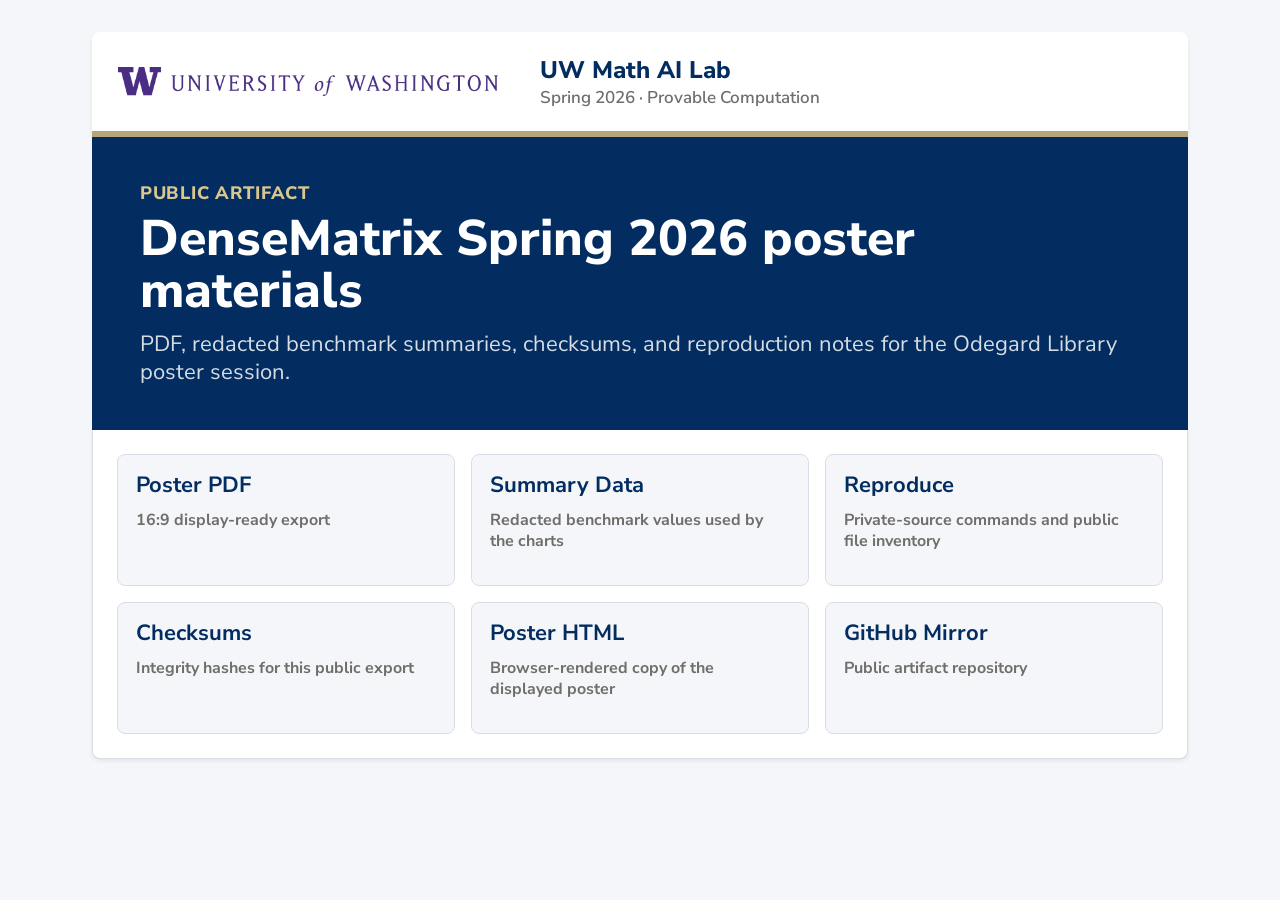
==== artifact.html @ b3644c0f "Add artifact landing page for QR" ====
<!doctype html>
<html lang="en">
  <head>
    <meta charset="utf-8" />
    <meta name="viewport" content="width=device-width, initial-scale=1" />
    <title>DenseMatrix Public Artifact, UW 2026 Spring</title>
    <link rel="stylesheet" href="./styles.css" />
  </head>
  <body class="artifact-body">
    <main class="artifact-page">
      <header class="artifact-header">
        <img
          class="uw-signature"
          src="./assets/uw-signature-left-purple.png"
          alt="University of Washington"
        />
        <div>
          <div class="lab-title">UW Math AI Lab</div>
          <div class="lab-meta">Spring 2026 · Provable Computation</div>
        </div>
      </header>

      <section class="artifact-hero">
        <p class="eyebrow">Public artifact</p>
        <h1>DenseMatrix Spring 2026 poster materials</h1>
        <p class="subtitle">
          PDF, redacted benchmark summaries, checksums, and reproduction notes
          for the Odegard Library poster session.
        </p>
      </section>

      <section class="artifact-links" aria-label="Artifact files">
        <a href="./densematrix-poster-2026sp.pdf">
          <strong>Poster PDF</strong>
          <span>16:9 display-ready export</span>
        </a>
        <a href="./data/poster-data.json">
          <strong>Summary Data</strong>
          <span>Redacted benchmark values used by the charts</span>
        </a>
        <a href="./REPRODUCE.md">
          <strong>Reproduce</strong>
          <span>Private-source commands and public file inventory</span>
        </a>
        <a href="./SHA256SUMS">
          <strong>Checksums</strong>
          <span>Integrity hashes for this public export</span>
        </a>
        <a href="./">
          <strong>Poster HTML</strong>
          <span>Browser-rendered copy of the displayed poster</span>
        </a>
        <a href="https://github.com/JJYYY-JJY/uw-math-ai-densematrix-poster-2026sp">
          <strong>GitHub Mirror</strong>
          <span>Public artifact repository</span>
        </a>
      </section>
    </main>
  </body>
</html>
---- styles.css ----
@import url("https://fonts.googleapis.com/css2?family=Nunito+Sans:wght@400;600;700;800&family=Source+Code+Pro:wght@500;600&display=swap");

:root {
  --uw-purple: #4b2e83;
  --uw-gold: #b7a57a;
  --cloud-blue: #00a1e0;
  --navy: #032d60;
  --cloud-gray: #f4f6f9;
  --white: #ffffff;
  --text: #032d60;
  --muted: #706e6b;
  --border: #d8dde6;
  --green: #04844b;
  --orange: #ff9a3c;
  --red: #c23934;
  --shadow: 0 2px 4px rgba(0, 0, 0, 0.07);
}

@page {
  size: 20in 11.25in;
  margin: 0;
}

* {
  box-sizing: border-box;
}

body {
  margin: 0;
  background: #d8dde6;
  color: var(--text);
  font-family: "Nunito Sans", Arial, sans-serif;
}

.poster {
  width: 1920px;
  height: 1080px;
  overflow: hidden;
  background: var(--white);
  display: grid;
  grid-template-rows: 82px 214px 1fr 42px;
}

.topbar {
  display: grid;
  grid-template-columns: 420px 1fr auto;
  align-items: center;
  gap: 24px;
  padding: 16px 40px;
  border-bottom: 6px solid var(--uw-gold);
  background: var(--white);
}

.uw-signature {
  width: 380px;
  height: auto;
  display: block;
}

.lab-block {
  padding-left: 24px;
  border-left: 1px solid var(--border);
}

.lab-title {
  font-size: 24px;
  font-weight: 800;
}

.lab-meta {
  font-size: 17px;
  color: var(--muted);
  font-weight: 600;
}

.status-chip,
.metric-pill {
  min-width: 154px;
  height: 38px;
  display: inline-flex;
  align-items: center;
  justify-content: center;
  border: 1px solid var(--border);
  border-radius: 4px;
  background: var(--cloud-gray);
  color: var(--navy);
  font-size: 16px;
  font-weight: 800;
}

.status-chip.strict {
  border-color: rgba(4, 132, 75, 0.35);
  background: rgba(4, 132, 75, 0.1);
  color: var(--green);
}

.status-chip.sample {
  border-color: rgba(255, 154, 60, 0.45);
  background: rgba(255, 154, 60, 0.12);
  color: #995300;
}

.hero {
  display: grid;
  grid-template-columns: 1fr 456px;
  gap: 38px;
  padding: 22px 40px 24px;
  background: var(--navy);
  color: var(--white);
}

.eyebrow {
  margin: 0 0 8px;
  color: #d9c78f;
  font-size: 18px;
  font-weight: 800;
  text-transform: uppercase;
  letter-spacing: 0.04em;
}

h1,
h2,
p {
  margin: 0;
}

h1 {
  max-width: 1160px;
  font-size: 50px;
  line-height: 1.03;
  font-weight: 800;
  letter-spacing: 0;
}

.subtitle {
  max-width: 1220px;
  margin-top: 14px;
  color: rgba(255, 255, 255, 0.84);
  font-size: 22px;
  line-height: 1.28;
}

.authors {
  align-self: end;
  display: grid;
  grid-template-columns: minmax(0, 1fr) 112px;
  align-items: center;
  gap: 16px;
  padding: 14px 18px;
  border: 1px solid rgba(255, 255, 255, 0.24);
  border-radius: 8px;
  background: rgba(255, 255, 255, 0.08);
  font-size: 19px;
  line-height: 1.28;
  font-weight: 700;
}

.authors-copy {
  min-width: 0;
}

.authors-label {
  margin-bottom: 5px;
  color: #d9c78f;
  font-size: 14px;
  font-weight: 800;
  text-transform: uppercase;
  letter-spacing: 0.05em;
}

.mentor {
  margin-top: 7px;
  color: rgba(255, 255, 255, 0.74);
  font-size: 18px;
  font-weight: 600;
}

.poster-qr {
  display: grid;
  gap: 6px;
  justify-items: center;
  color: rgba(255, 255, 255, 0.88);
  font-size: 11px;
  line-height: 1.05;
  font-weight: 800;
  text-align: center;
  text-decoration: none;
  text-transform: uppercase;
  letter-spacing: 0.04em;
}

.poster-qr img {
  width: 104px;
  height: 104px;
  padding: 5px;
  border: 1px solid rgba(255, 255, 255, 0.34);
  border-radius: 6px;
  background: var(--white);
}

.dashboard-grid {
  display: grid;
  grid-template-columns: 390px 1fr 390px;
  grid-template-rows: 314px minmax(0, 1fr);
  gap: 16px;
  padding: 14px 40px 12px;
  background: var(--cloud-gray);
}

.panel {
  min-width: 0;
  min-height: 0;
  border: 1px solid var(--border);
  border-radius: 8px;
  background: var(--white);
  box-shadow: var(--shadow);
  padding: 16px 20px;
  overflow: hidden;
}

.panel h2 {
  margin-bottom: 10px;
  color: var(--navy);
  font-size: 24px;
  line-height: 1.08;
  font-weight: 800;
}

.panel p {
  color: var(--muted);
  font-size: 16px;
  line-height: 1.34;
}

.claim-panel {
  grid-column: 1;
  grid-row: 1;
}

.chart-panel {
  grid-column: 2;
  grid-row: 1;
}

.metrics-panel {
  grid-column: 3;
  grid-row: 1;
}

.theorem-panel {
  grid-column: 1;
  grid-row: 2;
}

.algorithms-panel {
  grid-column: 3;
  grid-row: 2;
}

.export-panel {
  grid-column: 2;
  grid-row: 2;
}

.pipeline {
  display: grid;
  grid-template-columns: 1fr 22px 1.25fr 22px 1.1fr 22px 1.1fr;
  align-items: center;
  gap: 6px;
  margin: 16px 0 14px;
}

.pipe-node {
  min-height: 50px;
  display: flex;
  align-items: center;
  justify-content: center;
  padding: 8px;
  border: 1px solid var(--border);
  border-radius: 4px;
  background: var(--cloud-gray);
  color: var(--navy);
  font-size: 14px;
  line-height: 1.12;
  font-weight: 800;
  text-align: center;
}

.pipe-node.accent {
  border-color: rgba(0, 161, 224, 0.4);
  background: rgba(0, 161, 224, 0.09);
}

.pipe-node.success {
  border-color: rgba(4, 132, 75, 0.35);
  background: rgba(4, 132, 75, 0.08);
}

.pipe-arrow {
  color: var(--uw-gold);
  font-size: 22px;
  font-weight: 800;
  text-align: center;
}

.callout {
  padding: 10px 12px;
  border-left: 5px solid var(--orange);
  background: rgba(255, 154, 60, 0.1);
  color: var(--navy);
  font-size: 14px;
  line-height: 1.25;
  font-weight: 700;
}

.section-head {
  display: flex;
  align-items: flex-start;
  justify-content: space-between;
  gap: 18px;
}

.chart-shell {
  width: 100%;
  height: 200px;
  margin-top: 12px;
  border: 1px solid var(--border);
  border-radius: 8px;
  background: #fbfcfe;
}

.chart-shell svg {
  width: 100%;
  height: 100%;
  display: block;
}

.legend {
  display: flex;
  justify-content: center;
  gap: 12px;
  margin-top: 6px;
  color: var(--muted);
  font-size: 12px;
  font-weight: 800;
}

.legend i {
  width: 14px;
  height: 14px;
  display: inline-block;
  margin-right: 6px;
  border-radius: 3px;
  vertical-align: -2px;
}

.legend-square-dense {
  background: var(--green);
}

.legend-square-materialized {
  background: var(--uw-purple);
}

.legend-rect-dense {
  background: var(--cloud-blue);
}

.legend-rect-materialized {
  background: var(--orange);
}

.metric-list {
  display: grid;
  grid-template-columns: repeat(3, 1fr);
  gap: 8px;
  margin: 12px 0 14px;
}

.metric-list > div {
  min-width: 0;
  padding: 12px 7px;
  border: 1px solid var(--border);
  border-radius: 8px;
  background: var(--cloud-gray);
}

.metric-number {
  display: block;
  color: var(--uw-purple);
  font-size: 31px;
  line-height: 1;
  font-weight: 800;
}

.metric-label {
  display: block;
  margin-top: 5px;
  color: var(--muted);
  font-size: 11px;
  line-height: 1.12;
  font-weight: 800;
  text-transform: uppercase;
  letter-spacing: 0.04em;
}

.protocol-table {
  width: 100%;
  border-collapse: collapse;
  font-size: 14px;
  line-height: 1.25;
}

.protocol-table th,
.protocol-table td {
  padding: 7px 0;
  border-top: 1px solid var(--border);
  vertical-align: top;
}

.protocol-table th {
  width: 112px;
  color: var(--navy);
  font-weight: 800;
  text-align: left;
}

.protocol-table td {
  color: var(--muted);
  font-weight: 700;
}

.theorem-grid {
  display: grid;
  gap: 8px;
  margin: 10px 0 14px;
}

code,
pre {
  font-family: "Source Code Pro", ui-monospace, SFMono-Regular, Menlo, monospace;
}

.theorem-grid code {
  padding: 8px 10px;
  border: 1px solid var(--border);
  border-radius: 4px;
  background: var(--cloud-gray);
  color: var(--uw-purple);
  font-size: 14px;
  font-weight: 700;
}

.algorithm-table {
  margin-top: 8px;
}

.algorithm-row {
  display: grid;
  grid-template-columns: minmax(0, 1fr) 58px 92px;
  gap: 10px;
  align-items: center;
  min-height: 38px;
  border-top: 1px solid var(--border);
  color: var(--muted);
  font-size: 15px;
  font-weight: 700;
}

.algorithm-row:first-child {
  border-top: 0;
}

.algorithm-row strong {
  color: var(--navy);
  overflow: hidden;
  text-overflow: ellipsis;
  white-space: nowrap;
}

.export-panel pre {
  margin: 14px 0 0;
  padding: 12px;
  border-radius: 6px;
  background: #071b33;
  color: #eaf6ff;
  font-size: 12px;
  line-height: 1.35;
  white-space: pre-wrap;
}

.tradeoff-table {
  margin-top: 12px;
  border: 1px solid var(--border);
  border-radius: 8px;
  overflow: hidden;
}

.tradeoff-row {
  display: grid;
  grid-template-columns: 1fr 92px 92px 112px 74px;
  gap: 8px;
  align-items: center;
  min-height: 42px;
  padding: 0 12px;
  border-top: 1px solid var(--border);
  color: var(--muted);
  font-size: 14px;
  font-weight: 700;
}

.tradeoff-row:first-child {
  border-top: 0;
  background: var(--cloud-gray);
  color: var(--navy);
  font-size: 12px;
  font-weight: 800;
  text-transform: uppercase;
  letter-spacing: 0.04em;
}

.tradeoff-row strong {
  color: var(--navy);
}

.footer {
  display: flex;
  align-items: center;
  justify-content: space-between;
  gap: 24px;
  padding: 0 40px;
  border-top: 1px solid var(--border);
  color: var(--muted);
  font-size: 14px;
  font-weight: 700;
  background: var(--white);
}

.artifact-body {
  min-height: 100vh;
  background: var(--cloud-gray);
}

.artifact-page {
  max-width: 1160px;
  margin: 0 auto;
  padding: 32px;
  color: var(--navy);
}

.artifact-header {
  display: grid;
  grid-template-columns: 390px 1fr;
  align-items: center;
  gap: 32px;
  padding: 22px 26px;
  border-bottom: 6px solid var(--uw-gold);
  border-radius: 8px 8px 0 0;
  background: var(--white);
  box-shadow: var(--shadow);
}

.artifact-hero {
  padding: 44px 48px;
  background: var(--navy);
  color: var(--white);
}

.artifact-hero h1 {
  max-width: 900px;
}

.artifact-links {
  display: grid;
  grid-template-columns: repeat(3, 1fr);
  gap: 16px;
  padding: 24px;
  border: 1px solid var(--border);
  border-top: 0;
  border-radius: 0 0 8px 8px;
  background: var(--white);
  box-shadow: var(--shadow);
}

.artifact-links a {
  min-height: 132px;
  display: grid;
  align-content: start;
  gap: 12px;
  padding: 18px;
  border: 1px solid var(--border);
  border-radius: 8px;
  background: var(--cloud-gray);
  color: var(--navy);
  text-decoration: none;
}

.artifact-links strong {
  font-size: 22px;
  line-height: 1.1;
}

.artifact-links span {
  color: var(--muted);
  font-size: 16px;
  line-height: 1.32;
  font-weight: 700;
}

@media (max-width: 760px) {
  .artifact-page {
    padding: 12px;
  }

  .artifact-header {
    grid-template-columns: 1fr;
    gap: 14px;
    padding: 18px;
  }

  .artifact-header .uw-signature {
    width: min(100%, 340px);
  }

  .artifact-hero {
    padding: 28px 20px;
  }

  .artifact-hero h1 {
    font-size: 38px;
    line-height: 1.06;
  }

  .artifact-hero .subtitle {
    font-size: 19px;
  }

  .artifact-links {
    grid-template-columns: 1fr;
    padding: 16px;
  }

  .artifact-links a {
    min-height: 106px;
  }
}

@media print {
  body {
    background: var(--white);
  }

  .poster {
    width: 20in;
    height: 11.25in;
  }
}
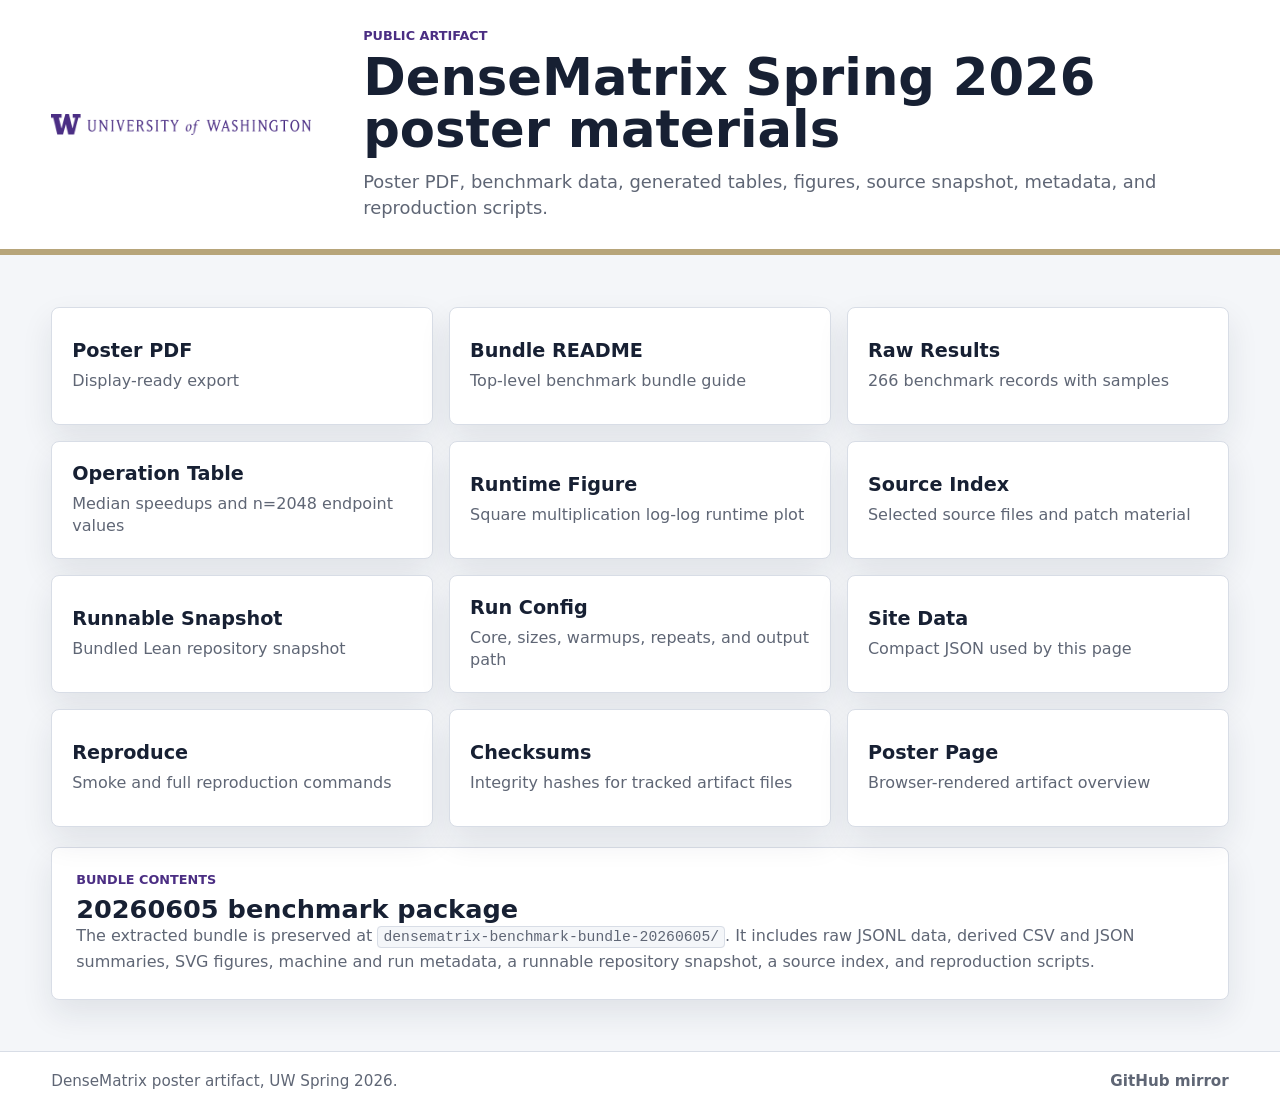
==== commit 9ca2dd21: "Refactor styles.css: Update color variables, improve layout, and enhance typography for better reada" ====
--- a/artifact.html
+++ b/artifact.html
@@ -6,55 +6,93 @@
     <title>DenseMatrix Public Artifact, UW 2026 Spring</title>
     <link rel="stylesheet" href="./styles.css" />
   </head>
-  <body class="artifact-body">
-    <main class="artifact-page">
-      <header class="artifact-header">
-        <img
-          class="uw-signature"
-          src="./assets/uw-signature-left-purple.png"
-          alt="University of Washington"
-        />
-        <div>
-          <div class="lab-title">UW Math AI Lab</div>
-          <div class="lab-meta">Spring 2026 · Provable Computation</div>
-        </div>
-      </header>
-
-      <section class="artifact-hero">
+  <body>
+    <header class="site-header compact-header">
+      <img
+        class="uw-signature"
+        src="./assets/uw-signature-left-purple.png"
+        alt="University of Washington"
+      />
+      <div class="header-copy">
         <p class="eyebrow">Public artifact</p>
         <h1>DenseMatrix Spring 2026 poster materials</h1>
-        <p class="subtitle">
-          PDF, redacted benchmark summaries, checksums, and reproduction notes
-          for the Odegard Library poster session.
+        <p class="lead">
+          Poster PDF, benchmark data, generated tables, figures, source
+          snapshot, metadata, and reproduction scripts.
         </p>
-      </section>
+      </div>
+    </header>
 
-      <section class="artifact-links" aria-label="Artifact files">
+    <main class="artifact-main">
+      <section class="download-grid" aria-label="Artifact files">
         <a href="./densematrix-poster-2026sp.pdf">
           <strong>Poster PDF</strong>
-          <span>16:9 display-ready export</span>
+          <span>Display-ready export</span>
+        </a>
+        <a href="./densematrix-benchmark-bundle-20260605/README.md">
+          <strong>Bundle README</strong>
+          <span>Top-level benchmark bundle guide</span>
+        </a>
+        <a href="./densematrix-benchmark-bundle-20260605/data/results.jsonl">
+          <strong>Raw Results</strong>
+          <span>266 benchmark records with samples</span>
+        </a>
+        <a href="./densematrix-benchmark-bundle-20260605/tables/operation_summary.csv">
+          <strong>Operation Table</strong>
+          <span>Median speedups and n=2048 endpoint values</span>
+        </a>
+        <a href="./densematrix-benchmark-bundle-20260605/figures/mul_square_runtime_loglog.svg">
+          <strong>Runtime Figure</strong>
+          <span>Square multiplication log-log runtime plot</span>
+        </a>
+        <a href="./densematrix-benchmark-bundle-20260605/source/README.md">
+          <strong>Source Index</strong>
+          <span>Selected source files and patch material</span>
+        </a>
+        <a href="./densematrix-benchmark-bundle-20260605/repo/README.md">
+          <strong>Runnable Snapshot</strong>
+          <span>Bundled Lean repository snapshot</span>
+        </a>
+        <a href="./densematrix-benchmark-bundle-20260605/metadata/run-config.txt">
+          <strong>Run Config</strong>
+          <span>Core, sizes, warmups, repeats, and output path</span>
         </a>
         <a href="./data/poster-data.json">
-          <strong>Summary Data</strong>
-          <span>Redacted benchmark values used by the charts</span>
+          <strong>Site Data</strong>
+          <span>Compact JSON used by this page</span>
         </a>
         <a href="./REPRODUCE.md">
           <strong>Reproduce</strong>
-          <span>Private-source commands and public file inventory</span>
+          <span>Smoke and full reproduction commands</span>
         </a>
         <a href="./SHA256SUMS">
           <strong>Checksums</strong>
-          <span>Integrity hashes for this public export</span>
+          <span>Integrity hashes for tracked artifact files</span>
         </a>
         <a href="./">
-          <strong>Poster HTML</strong>
-          <span>Browser-rendered copy of the displayed poster</span>
-        </a>
-        <a href="https://github.com/JJYYY-JJY/uw-math-ai-densematrix-poster-2026sp">
-          <strong>GitHub Mirror</strong>
-          <span>Public artifact repository</span>
+          <strong>Poster Page</strong>
+          <span>Browser-rendered artifact overview</span>
         </a>
       </section>
+
+      <section class="panel">
+        <p class="eyebrow">Bundle contents</p>
+        <h2>20260605 benchmark package</h2>
+        <p class="body-copy">
+          The extracted bundle is preserved at
+          <code>densematrix-benchmark-bundle-20260605/</code>. It includes raw
+          JSONL data, derived CSV and JSON summaries, SVG figures, machine and
+          run metadata, a runnable repository snapshot, a source index, and
+          reproduction scripts.
+        </p>
+      </section>
     </main>
+
+    <footer class="site-footer">
+      <span>DenseMatrix poster artifact, UW Spring 2026.</span>
+      <a href="https://github.com/JJYYY-JJY/uw-math-ai-densematrix-poster-2026sp">
+        GitHub mirror
+      </a>
+    </footer>
   </body>
 </html>
--- a/styles.css
+++ b/styles.css
@@ -1,121 +1,79 @@
-@import url("https://fonts.googleapis.com/css2?family=Nunito+Sans:wght@400;600;700;800&family=Source+Code+Pro:wght@500;600&display=swap");
-
 :root {
-  --uw-purple: #4b2e83;
-  --uw-gold: #b7a57a;
-  --cloud-blue: #00a1e0;
-  --navy: #032d60;
-  --cloud-gray: #f4f6f9;
-  --white: #ffffff;
-  --text: #032d60;
-  --muted: #706e6b;
-  --border: #d8dde6;
-  --green: #04844b;
-  --orange: #ff9a3c;
-  --red: #c23934;
-  --shadow: 0 2px 4px rgba(0, 0, 0, 0.07);
-}
-
-@page {
-  size: 20in 11.25in;
-  margin: 0;
+  --purple: #4b2e83;
+  --gold: #b7a57a;
+  --ink: #172033;
+  --muted: #5f6675;
+  --paper: #ffffff;
+  --wash: #f4f6f9;
+  --line: #d8dde6;
+  --green: #137a4b;
+  --blue: #146c94;
+  --orange: #b86b16;
+  --red: #b42318;
+  --shadow: 0 14px 32px rgba(23, 32, 51, 0.09);
 }
 
 * {
   box-sizing: border-box;
 }
 
+html {
+  background: var(--wash);
+}
+
 body {
   margin: 0;
-  background: #d8dde6;
-  color: var(--text);
-  font-family: "Nunito Sans", Arial, sans-serif;
-}
-
-.poster {
-  width: 1920px;
-  height: 1080px;
-  overflow: hidden;
-  background: var(--white);
-  display: grid;
-  grid-template-rows: 82px 214px 1fr 42px;
-}
-
-.topbar {
-  display: grid;
-  grid-template-columns: 420px 1fr auto;
-  align-items: center;
-  gap: 24px;
-  padding: 16px 40px;
-  border-bottom: 6px solid var(--uw-gold);
-  background: var(--white);
+  color: var(--ink);
+  font-family:
+    Inter, ui-sans-serif, system-ui, -apple-system, BlinkMacSystemFont, "Segoe UI",
+    sans-serif;
+  letter-spacing: 0;
+}
+
+a {
+  color: inherit;
+}
+
+code {
+  padding: 2px 5px;
+  border: 1px solid var(--line);
+  border-radius: 4px;
+  background: var(--wash);
+  font-family: ui-monospace, SFMono-Regular, Menlo, Consolas, monospace;
+  font-size: 0.92em;
+}
+
+.site-header {
+  display: grid;
+  grid-template-columns: 280px minmax(0, 1fr) auto;
+  gap: 32px;
+  align-items: center;
+  padding: 28px clamp(20px, 4vw, 64px);
+  border-bottom: 6px solid var(--gold);
+  background: var(--paper);
+}
+
+.compact-header {
+  grid-template-columns: 280px minmax(0, 1fr);
 }
 
 .uw-signature {
-  width: 380px;
+  width: 260px;
+  max-width: 100%;
   height: auto;
   display: block;
 }
 
-.lab-block {
-  padding-left: 24px;
-  border-left: 1px solid var(--border);
-}
-
-.lab-title {
-  font-size: 24px;
-  font-weight: 800;
-}
-
-.lab-meta {
-  font-size: 17px;
-  color: var(--muted);
-  font-weight: 600;
-}
-
-.status-chip,
-.metric-pill {
-  min-width: 154px;
-  height: 38px;
-  display: inline-flex;
-  align-items: center;
-  justify-content: center;
-  border: 1px solid var(--border);
-  border-radius: 4px;
-  background: var(--cloud-gray);
-  color: var(--navy);
-  font-size: 16px;
-  font-weight: 800;
-}
-
-.status-chip.strict {
-  border-color: rgba(4, 132, 75, 0.35);
-  background: rgba(4, 132, 75, 0.1);
-  color: var(--green);
-}
-
-.status-chip.sample {
-  border-color: rgba(255, 154, 60, 0.45);
-  background: rgba(255, 154, 60, 0.12);
-  color: #995300;
-}
-
-.hero {
-  display: grid;
-  grid-template-columns: 1fr 456px;
-  gap: 38px;
-  padding: 22px 40px 24px;
-  background: var(--navy);
-  color: var(--white);
+.header-copy {
+  min-width: 0;
 }
 
 .eyebrow {
   margin: 0 0 8px;
-  color: #d9c78f;
-  font-size: 18px;
+  color: var(--purple);
+  font-size: 0.8rem;
   font-weight: 800;
   text-transform: uppercase;
-  letter-spacing: 0.04em;
 }
 
 h1,
@@ -125,533 +83,410 @@
 }
 
 h1 {
-  max-width: 1160px;
-  font-size: 50px;
-  line-height: 1.03;
+  max-width: 1000px;
+  font-size: clamp(2rem, 4vw, 4.2rem);
+  line-height: 1.02;
+  font-weight: 850;
+}
+
+h2 {
+  font-size: clamp(1.4rem, 2vw, 2rem);
+  line-height: 1.1;
+}
+
+.lead {
+  max-width: 840px;
+  margin-top: 14px;
+  color: var(--muted);
+  font-size: clamp(1rem, 1.4vw, 1.25rem);
+  line-height: 1.45;
+}
+
+.body-copy {
+  color: var(--muted);
+  font-size: 1rem;
+  line-height: 1.6;
+}
+
+.header-actions {
+  display: flex;
+  gap: 10px;
+  align-items: center;
+}
+
+.button {
+  min-height: 42px;
+  display: inline-flex;
+  align-items: center;
+  justify-content: center;
+  padding: 0 16px;
+  border: 1px solid var(--line);
+  border-radius: 6px;
+  background: var(--paper);
+  color: var(--ink);
+  font-size: 0.95rem;
   font-weight: 800;
-  letter-spacing: 0;
-}
-
-.subtitle {
-  max-width: 1220px;
-  margin-top: 14px;
-  color: rgba(255, 255, 255, 0.84);
-  font-size: 22px;
-  line-height: 1.28;
-}
-
-.authors {
-  align-self: end;
-  display: grid;
-  grid-template-columns: minmax(0, 1fr) 112px;
-  align-items: center;
+  text-decoration: none;
+  white-space: nowrap;
+}
+
+.button.primary {
+  border-color: var(--purple);
+  background: var(--purple);
+  color: var(--paper);
+}
+
+.summary-band {
+  display: grid;
+  grid-template-columns: repeat(4, minmax(0, 1fr));
+  gap: 1px;
+  background: var(--line);
+  border-bottom: 1px solid var(--line);
+}
+
+.metric {
+  min-width: 0;
+  padding: 26px clamp(20px, 3vw, 44px);
+  background: var(--ink);
+  color: var(--paper);
+}
+
+.metric span {
+  display: block;
+  font-size: clamp(2rem, 5vw, 4rem);
+  line-height: 1;
+  font-weight: 900;
+}
+
+.metric strong {
+  display: block;
+  margin-top: 10px;
+  color: rgba(255, 255, 255, 0.78);
+  font-size: 0.95rem;
+  line-height: 1.3;
+}
+
+.poster-frame,
+.artifact-main,
+.content-grid {
+  padding: clamp(20px, 4vw, 64px);
+}
+
+.poster-frame {
+  background: var(--paper);
+}
+
+.section-heading {
+  display: flex;
   gap: 16px;
-  padding: 14px 18px;
-  border: 1px solid rgba(255, 255, 255, 0.24);
+  align-items: end;
+  justify-content: space-between;
+  margin-bottom: 18px;
+}
+
+.pdf-object {
+  width: 100%;
+  min-height: min(72vh, 900px);
+  border: 1px solid var(--line);
   border-radius: 8px;
-  background: rgba(255, 255, 255, 0.08);
-  font-size: 19px;
-  line-height: 1.28;
-  font-weight: 700;
-}
-
-.authors-copy {
-  min-width: 0;
-}
-
-.authors-label {
-  margin-bottom: 5px;
-  color: #d9c78f;
-  font-size: 14px;
-  font-weight: 800;
-  text-transform: uppercase;
-  letter-spacing: 0.05em;
-}
-
-.mentor {
-  margin-top: 7px;
-  color: rgba(255, 255, 255, 0.74);
-  font-size: 18px;
-  font-weight: 600;
-}
-
-.poster-qr {
-  display: grid;
-  gap: 6px;
-  justify-items: center;
-  color: rgba(255, 255, 255, 0.88);
-  font-size: 11px;
-  line-height: 1.05;
-  font-weight: 800;
-  text-align: center;
-  text-decoration: none;
-  text-transform: uppercase;
-  letter-spacing: 0.04em;
-}
-
-.poster-qr img {
-  width: 104px;
-  height: 104px;
-  padding: 5px;
-  border: 1px solid rgba(255, 255, 255, 0.34);
-  border-radius: 6px;
-  background: var(--white);
-}
-
-.dashboard-grid {
-  display: grid;
-  grid-template-columns: 390px 1fr 390px;
-  grid-template-rows: 314px minmax(0, 1fr);
-  gap: 16px;
-  padding: 14px 40px 12px;
-  background: var(--cloud-gray);
+  background: var(--wash);
+  box-shadow: var(--shadow);
+}
+
+.content-grid {
+  display: grid;
+  grid-template-columns: minmax(0, 1.2fr) minmax(320px, 0.8fr);
+  gap: 20px;
+  background: var(--wash);
 }
 
 .panel {
   min-width: 0;
-  min-height: 0;
-  border: 1px solid var(--border);
+  padding: 24px;
+  border: 1px solid var(--line);
   border-radius: 8px;
-  background: var(--white);
+  background: var(--paper);
   box-shadow: var(--shadow);
-  padding: 16px 20px;
-  overflow: hidden;
-}
-
-.panel h2 {
-  margin-bottom: 10px;
-  color: var(--navy);
-  font-size: 24px;
-  line-height: 1.08;
-  font-weight: 800;
-}
-
-.panel p {
-  color: var(--muted);
-  font-size: 16px;
-  line-height: 1.34;
-}
-
-.claim-panel {
-  grid-column: 1;
-  grid-row: 1;
-}
-
-.chart-panel {
-  grid-column: 2;
-  grid-row: 1;
-}
-
-.metrics-panel {
-  grid-column: 3;
-  grid-row: 1;
-}
-
-.theorem-panel {
-  grid-column: 1;
-  grid-row: 2;
-}
-
-.algorithms-panel {
-  grid-column: 3;
-  grid-row: 2;
-}
-
-.export-panel {
-  grid-column: 2;
-  grid-row: 2;
-}
-
-.pipeline {
-  display: grid;
-  grid-template-columns: 1fr 22px 1.25fr 22px 1.1fr 22px 1.1fr;
-  align-items: center;
-  gap: 6px;
-  margin: 16px 0 14px;
-}
-
-.pipe-node {
-  min-height: 50px;
+}
+
+.wide-panel {
+  grid-column: span 1;
+}
+
+.status-pill {
+  min-height: 38px;
+  display: inline-flex;
+  align-items: center;
+  padding: 0 14px;
+  border-radius: 6px;
+  background: #e9f5ee;
+  color: var(--green);
+  font-weight: 850;
+  white-space: nowrap;
+}
+
+.chart-shell {
+  min-height: 320px;
+}
+
+.chart-shell svg {
+  width: 100%;
+  height: auto;
+  display: block;
+}
+
+.chart-grid line {
+  stroke: var(--line);
+  stroke-width: 1.2;
+}
+
+.chart-grid text,
+.x-labels text,
+.axis-title {
+  fill: var(--muted);
+  font-size: 15px;
+  font-weight: 750;
+}
+
+.axis {
+  stroke: #8c95a3;
+  stroke-width: 1.6;
+}
+
+.series {
+  fill: none;
+  stroke-linecap: round;
+  stroke-linejoin: round;
+  stroke-width: 4.5;
+}
+
+.series.dense {
+  stroke: var(--green);
+}
+
+.series.mathlib {
+  stroke: var(--purple);
+}
+
+.points.dense circle {
+  fill: var(--green);
+  stroke: var(--paper);
+  stroke-width: 2;
+}
+
+.points.mathlib circle {
+  fill: var(--purple);
+  stroke: var(--paper);
+  stroke-width: 2;
+}
+
+.legend {
   display: flex;
-  align-items: center;
-  justify-content: center;
-  padding: 8px;
-  border: 1px solid var(--border);
-  border-radius: 4px;
-  background: var(--cloud-gray);
-  color: var(--navy);
-  font-size: 14px;
-  line-height: 1.12;
-  font-weight: 800;
-  text-align: center;
-}
-
-.pipe-node.accent {
-  border-color: rgba(0, 161, 224, 0.4);
-  background: rgba(0, 161, 224, 0.09);
-}
-
-.pipe-node.success {
-  border-color: rgba(4, 132, 75, 0.35);
-  background: rgba(4, 132, 75, 0.08);
-}
-
-.pipe-arrow {
-  color: var(--uw-gold);
-  font-size: 22px;
-  font-weight: 800;
-  text-align: center;
-}
-
-.callout {
-  padding: 10px 12px;
-  border-left: 5px solid var(--orange);
-  background: rgba(255, 154, 60, 0.1);
-  color: var(--navy);
-  font-size: 14px;
-  line-height: 1.25;
-  font-weight: 700;
-}
-
-.section-head {
+  flex-wrap: wrap;
+  gap: 16px;
+  color: var(--muted);
+  font-weight: 750;
+}
+
+.legend span {
+  display: inline-flex;
+  gap: 7px;
+  align-items: center;
+}
+
+.legend i {
+  width: 12px;
+  height: 12px;
+  display: inline-block;
+  border-radius: 3px;
+}
+
+.legend-dense {
+  background: var(--green);
+}
+
+.legend-mathlib {
+  background: var(--purple);
+}
+
+.fact-list {
+  display: grid;
+  gap: 12px;
+  margin: 18px 0 0;
+}
+
+.fact-list div {
   display: flex;
-  align-items: flex-start;
+  align-items: center;
   justify-content: space-between;
   gap: 18px;
-}
-
-.chart-shell {
-  width: 100%;
-  height: 200px;
-  margin-top: 12px;
-  border: 1px solid var(--border);
-  border-radius: 8px;
-  background: #fbfcfe;
-}
-
-.chart-shell svg {
-  width: 100%;
+  padding-bottom: 12px;
+  border-bottom: 1px solid var(--line);
+}
+
+.fact-list dt {
+  color: var(--muted);
+  font-weight: 750;
+}
+
+.fact-list dd {
+  margin: 0;
+  font-weight: 850;
+}
+
+.bar-list {
+  display: grid;
+  gap: 12px;
+  margin-top: 18px;
+}
+
+.bar-row {
+  display: grid;
+  grid-template-columns: 120px minmax(80px, 1fr) 64px;
+  gap: 12px;
+  align-items: center;
+}
+
+.bar-label {
+  color: var(--muted);
+  font-weight: 800;
+}
+
+.bar-track {
+  height: 12px;
+  overflow: hidden;
+  border-radius: 999px;
+  background: var(--wash);
+}
+
+.bar-track span {
   height: 100%;
   display: block;
-}
-
-.legend {
-  display: flex;
-  justify-content: center;
-  gap: 12px;
-  margin-top: 6px;
-  color: var(--muted);
-  font-size: 12px;
-  font-weight: 800;
-}
-
-.legend i {
-  width: 14px;
-  height: 14px;
-  display: inline-block;
-  margin-right: 6px;
-  border-radius: 3px;
-  vertical-align: -2px;
-}
-
-.legend-square-dense {
-  background: var(--green);
-}
-
-.legend-square-materialized {
-  background: var(--uw-purple);
-}
-
-.legend-rect-dense {
-  background: var(--cloud-blue);
-}
-
-.legend-rect-materialized {
-  background: var(--orange);
-}
-
-.metric-list {
-  display: grid;
-  grid-template-columns: repeat(3, 1fr);
-  gap: 8px;
-  margin: 12px 0 14px;
-}
-
-.metric-list > div {
-  min-width: 0;
-  padding: 12px 7px;
-  border: 1px solid var(--border);
-  border-radius: 8px;
-  background: var(--cloud-gray);
-}
-
-.metric-number {
-  display: block;
-  color: var(--uw-purple);
-  font-size: 31px;
-  line-height: 1;
-  font-weight: 800;
-}
-
-.metric-label {
-  display: block;
-  margin-top: 5px;
-  color: var(--muted);
-  font-size: 11px;
-  line-height: 1.12;
-  font-weight: 800;
-  text-transform: uppercase;
-  letter-spacing: 0.04em;
-}
-
-.protocol-table {
+  border-radius: inherit;
+  background: linear-gradient(90deg, var(--blue), var(--green));
+}
+
+.bar-row strong {
+  text-align: right;
+}
+
+.table-wrap {
+  width: 100%;
+  overflow-x: auto;
+  margin-top: 18px;
+}
+
+table {
   width: 100%;
   border-collapse: collapse;
-  font-size: 14px;
-  line-height: 1.25;
-}
-
-.protocol-table th,
-.protocol-table td {
-  padding: 7px 0;
-  border-top: 1px solid var(--border);
-  vertical-align: top;
-}
-
-.protocol-table th {
-  width: 112px;
-  color: var(--navy);
+  font-size: 0.95rem;
+}
+
+th,
+td {
+  padding: 11px 12px;
+  border-bottom: 1px solid var(--line);
+  text-align: right;
+  white-space: nowrap;
+}
+
+th:first-child,
+td:first-child {
+  text-align: left;
+}
+
+th {
+  color: var(--muted);
+  font-size: 0.78rem;
+  text-transform: uppercase;
+}
+
+.download-grid {
+  display: grid;
+  grid-template-columns: repeat(3, minmax(0, 1fr));
+  gap: 16px;
+  margin-bottom: 20px;
+}
+
+.download-grid a {
+  min-height: 118px;
+  display: grid;
+  align-content: center;
+  gap: 8px;
+  padding: 20px;
+  border: 1px solid var(--line);
+  border-radius: 8px;
+  background: var(--paper);
+  color: var(--ink);
+  text-decoration: none;
+  box-shadow: var(--shadow);
+}
+
+.download-grid strong {
+  font-size: 1.2rem;
+}
+
+.download-grid span {
+  color: var(--muted);
+  line-height: 1.4;
+}
+
+.site-footer {
+  display: flex;
+  flex-wrap: wrap;
+  gap: 18px;
+  align-items: center;
+  justify-content: space-between;
+  padding: 20px clamp(20px, 4vw, 64px);
+  border-top: 1px solid var(--line);
+  background: var(--paper);
+  color: var(--muted);
+  font-size: 0.95rem;
+}
+
+.site-footer a {
   font-weight: 800;
-  text-align: left;
-}
-
-.protocol-table td {
-  color: var(--muted);
-  font-weight: 700;
-}
-
-.theorem-grid {
-  display: grid;
-  gap: 8px;
-  margin: 10px 0 14px;
-}
-
-code,
-pre {
-  font-family: "Source Code Pro", ui-monospace, SFMono-Regular, Menlo, monospace;
-}
-
-.theorem-grid code {
-  padding: 8px 10px;
-  border: 1px solid var(--border);
-  border-radius: 4px;
-  background: var(--cloud-gray);
-  color: var(--uw-purple);
-  font-size: 14px;
-  font-weight: 700;
-}
-
-.algorithm-table {
-  margin-top: 8px;
-}
-
-.algorithm-row {
-  display: grid;
-  grid-template-columns: minmax(0, 1fr) 58px 92px;
-  gap: 10px;
-  align-items: center;
-  min-height: 38px;
-  border-top: 1px solid var(--border);
-  color: var(--muted);
-  font-size: 15px;
-  font-weight: 700;
-}
-
-.algorithm-row:first-child {
-  border-top: 0;
-}
-
-.algorithm-row strong {
-  color: var(--navy);
-  overflow: hidden;
-  text-overflow: ellipsis;
-  white-space: nowrap;
-}
-
-.export-panel pre {
-  margin: 14px 0 0;
-  padding: 12px;
-  border-radius: 6px;
-  background: #071b33;
-  color: #eaf6ff;
-  font-size: 12px;
-  line-height: 1.35;
-  white-space: pre-wrap;
-}
-
-.tradeoff-table {
-  margin-top: 12px;
-  border: 1px solid var(--border);
-  border-radius: 8px;
-  overflow: hidden;
-}
-
-.tradeoff-row {
-  display: grid;
-  grid-template-columns: 1fr 92px 92px 112px 74px;
-  gap: 8px;
-  align-items: center;
-  min-height: 42px;
-  padding: 0 12px;
-  border-top: 1px solid var(--border);
-  color: var(--muted);
-  font-size: 14px;
-  font-weight: 700;
-}
-
-.tradeoff-row:first-child {
-  border-top: 0;
-  background: var(--cloud-gray);
-  color: var(--navy);
-  font-size: 12px;
-  font-weight: 800;
-  text-transform: uppercase;
-  letter-spacing: 0.04em;
-}
-
-.tradeoff-row strong {
-  color: var(--navy);
-}
-
-.footer {
-  display: flex;
-  align-items: center;
-  justify-content: space-between;
-  gap: 24px;
-  padding: 0 40px;
-  border-top: 1px solid var(--border);
-  color: var(--muted);
-  font-size: 14px;
-  font-weight: 700;
-  background: var(--white);
-}
-
-.artifact-body {
-  min-height: 100vh;
-  background: var(--cloud-gray);
-}
-
-.artifact-page {
-  max-width: 1160px;
-  margin: 0 auto;
-  padding: 32px;
-  color: var(--navy);
-}
-
-.artifact-header {
-  display: grid;
-  grid-template-columns: 390px 1fr;
-  align-items: center;
-  gap: 32px;
-  padding: 22px 26px;
-  border-bottom: 6px solid var(--uw-gold);
-  border-radius: 8px 8px 0 0;
-  background: var(--white);
-  box-shadow: var(--shadow);
-}
-
-.artifact-hero {
-  padding: 44px 48px;
-  background: var(--navy);
-  color: var(--white);
-}
-
-.artifact-hero h1 {
-  max-width: 900px;
-}
-
-.artifact-links {
-  display: grid;
-  grid-template-columns: repeat(3, 1fr);
-  gap: 16px;
-  padding: 24px;
-  border: 1px solid var(--border);
-  border-top: 0;
-  border-radius: 0 0 8px 8px;
-  background: var(--white);
-  box-shadow: var(--shadow);
-}
-
-.artifact-links a {
-  min-height: 132px;
-  display: grid;
-  align-content: start;
-  gap: 12px;
-  padding: 18px;
-  border: 1px solid var(--border);
-  border-radius: 8px;
-  background: var(--cloud-gray);
-  color: var(--navy);
   text-decoration: none;
 }
 
-.artifact-links strong {
-  font-size: 22px;
-  line-height: 1.1;
-}
-
-.artifact-links span {
-  color: var(--muted);
-  font-size: 16px;
-  line-height: 1.32;
-  font-weight: 700;
-}
-
-@media (max-width: 760px) {
-  .artifact-page {
-    padding: 12px;
-  }
-
-  .artifact-header {
+@media (max-width: 980px) {
+  .site-header,
+  .compact-header {
     grid-template-columns: 1fr;
-    gap: 14px;
-    padding: 18px;
-  }
-
-  .artifact-header .uw-signature {
-    width: min(100%, 340px);
-  }
-
-  .artifact-hero {
-    padding: 28px 20px;
-  }
-
-  .artifact-hero h1 {
-    font-size: 38px;
-    line-height: 1.06;
-  }
-
-  .artifact-hero .subtitle {
-    font-size: 19px;
-  }
-
-  .artifact-links {
+  }
+
+  .header-actions {
+    justify-content: start;
+  }
+
+  .summary-band,
+  .content-grid,
+  .download-grid {
     grid-template-columns: 1fr;
-    padding: 16px;
-  }
-
-  .artifact-links a {
-    min-height: 106px;
-  }
-}
-
-@media print {
-  body {
-    background: var(--white);
-  }
-
-  .poster {
-    width: 20in;
-    height: 11.25in;
-  }
-}
+  }
+
+  .section-heading {
+    align-items: start;
+    flex-direction: column;
+  }
+
+  .pdf-object {
+    min-height: 62vh;
+  }
+}
+
+@media (max-width: 620px) {
+  .bar-row {
+    grid-template-columns: 1fr 56px;
+  }
+
+  .bar-track {
+    grid-column: 1 / -1;
+    grid-row: 2;
+  }
+
+  .header-actions {
+    flex-direction: column;
+    align-items: stretch;
+  }
+}
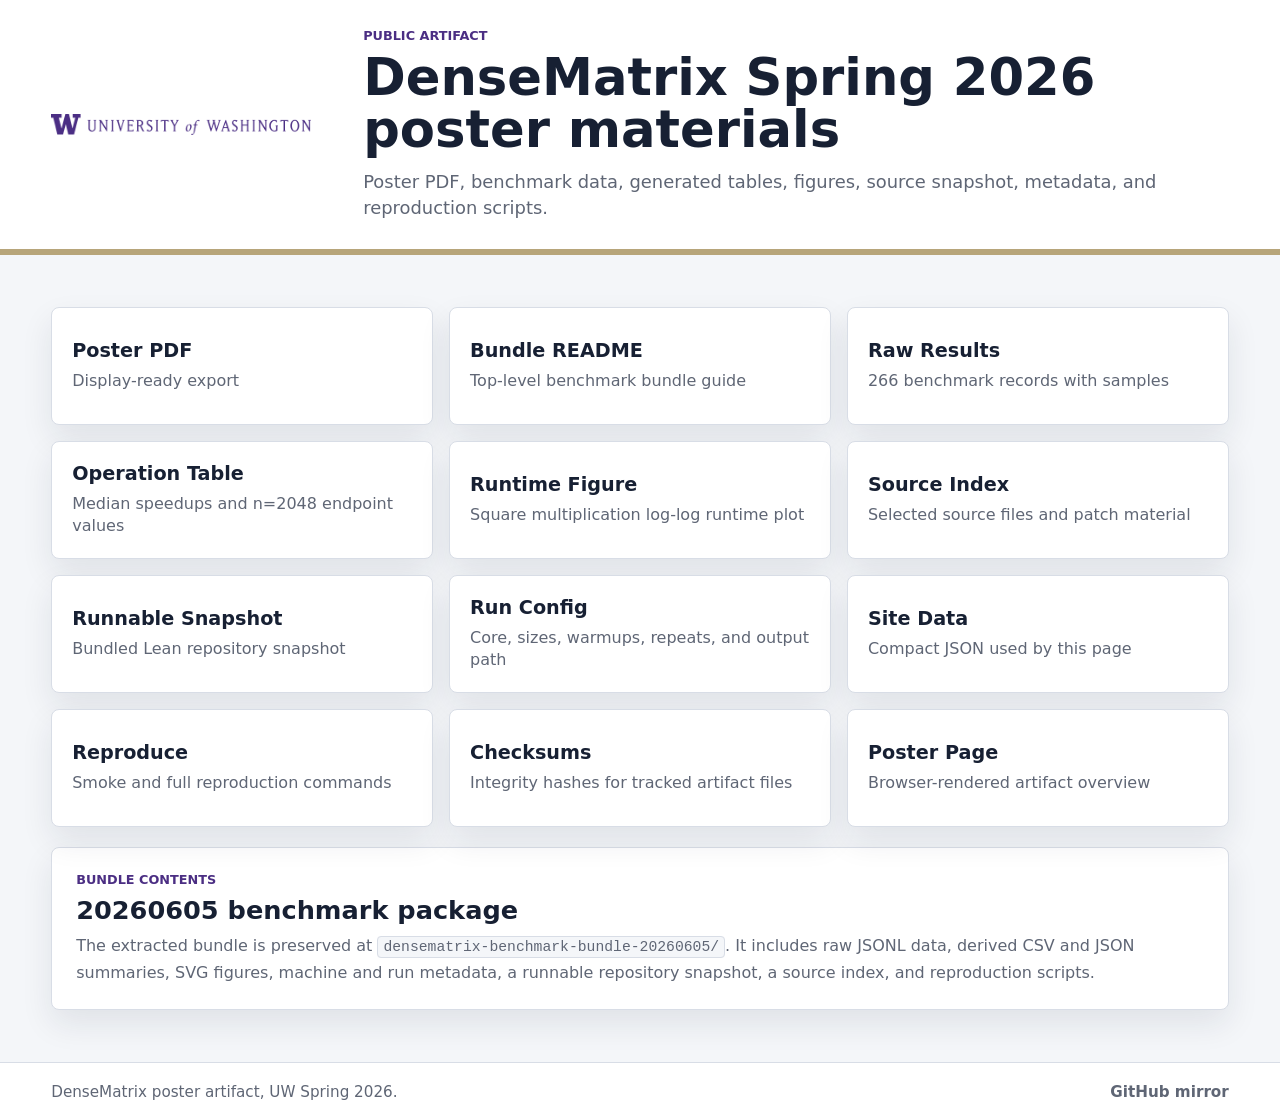
==== commit e97e03ed: "feat(viewer): optimize PDF viewing experience and formatting Force PDF viewer to open at page-width " ====
--- a/artifact.html
+++ b/artifact.html
@@ -25,7 +25,7 @@
 
     <main class="artifact-main">
       <section class="download-grid" aria-label="Artifact files">
-        <a href="./densematrix-poster-2026sp.pdf">
+        <a href="./densematrix-poster-2026sp.pdf#zoom=page-width">
           <strong>Poster PDF</strong>
           <span>Display-ready export</span>
         </a>
--- a/styles.css
+++ b/styles.css
@@ -91,7 +91,7 @@
 
 h2 {
   font-size: clamp(1.4rem, 2vw, 2rem);
-  line-height: 1.1;
+  line-height: 1.2;
 }
 
 .lead {
@@ -106,6 +106,10 @@
   color: var(--muted);
   font-size: 1rem;
   line-height: 1.6;
+}
+
+.panel > h2 {
+  margin-bottom: 8px;
 }
 
 .header-actions {
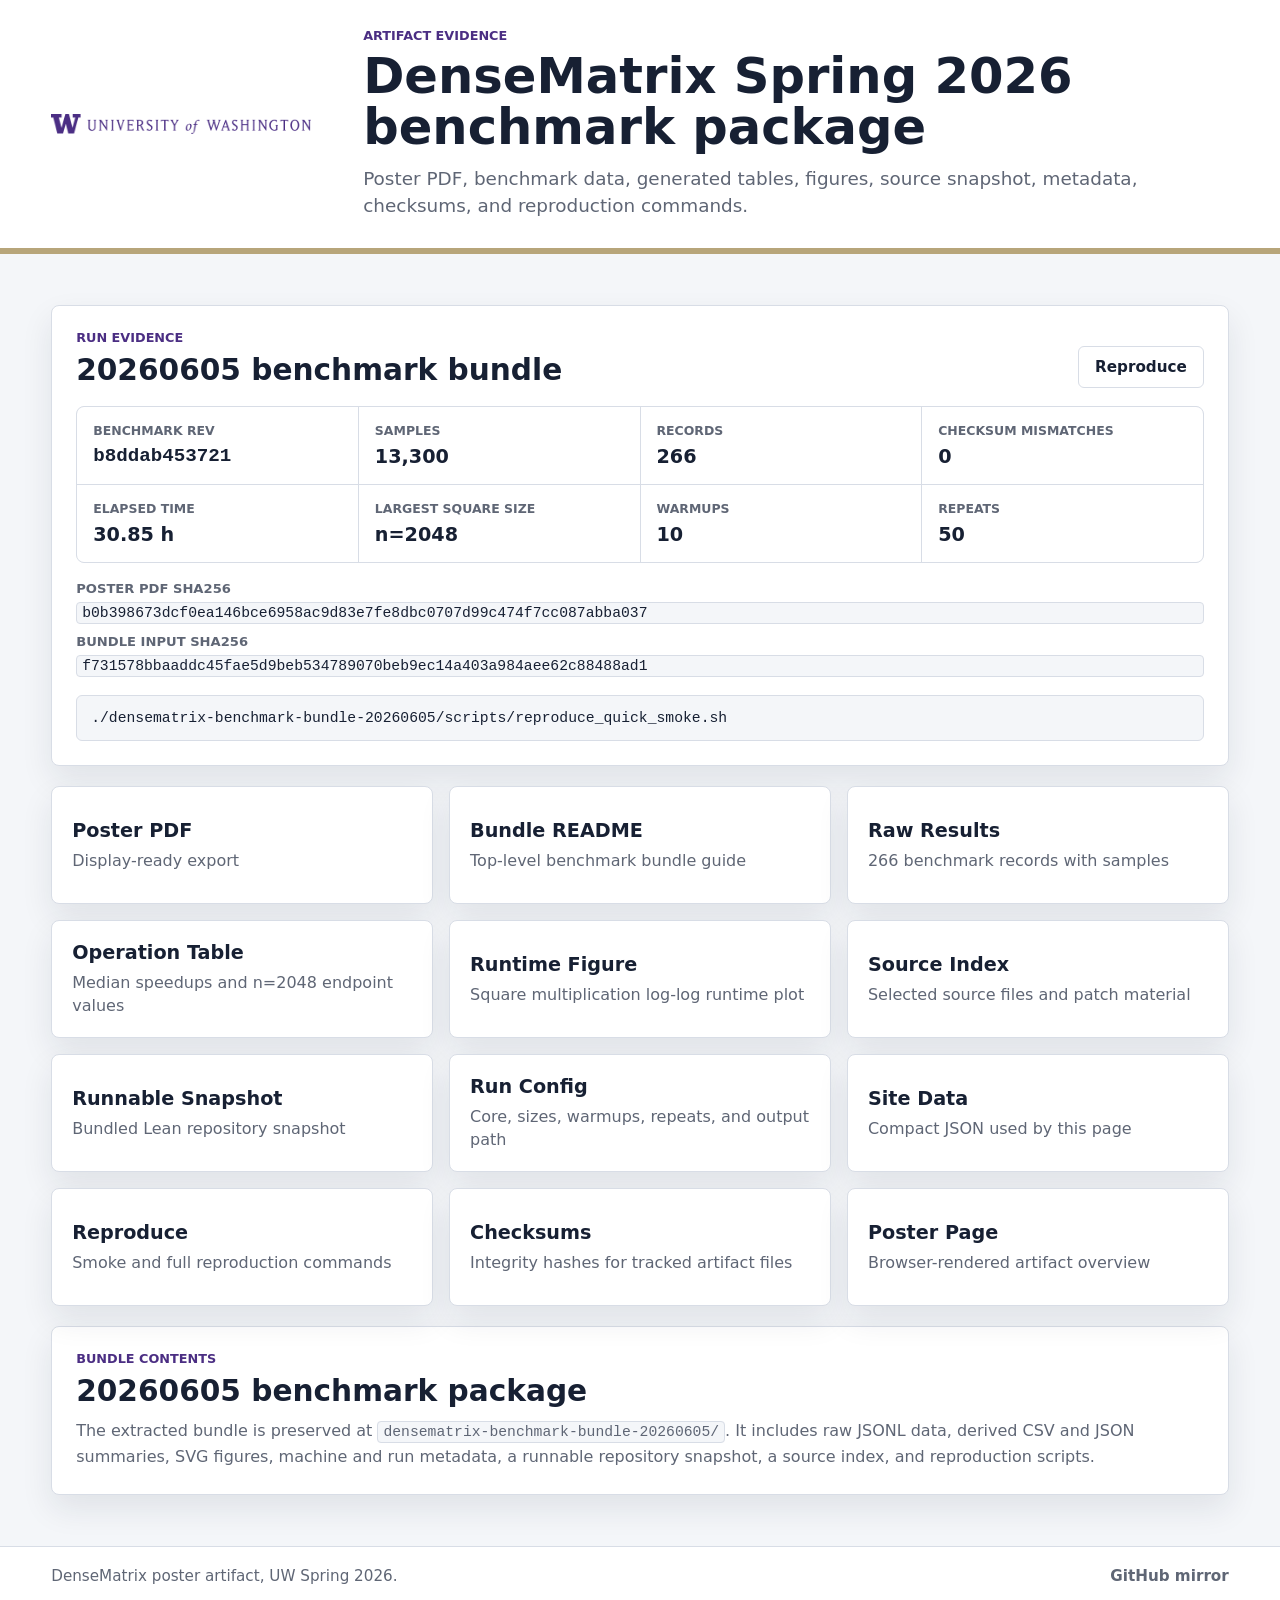
==== commit 9376e03d: "feat: redesign benchmark artifact and poster interface" ====
--- a/artifact.html
+++ b/artifact.html
@@ -14,16 +14,71 @@
         alt="University of Washington"
       />
       <div class="header-copy">
-        <p class="eyebrow">Public artifact</p>
-        <h1>DenseMatrix Spring 2026 poster materials</h1>
+        <p class="eyebrow">Artifact evidence</p>
+        <h1>DenseMatrix Spring 2026 benchmark package</h1>
         <p class="lead">
-          Poster PDF, benchmark data, generated tables, figures, source
-          snapshot, metadata, and reproduction scripts.
+          Poster PDF, benchmark data, generated tables, figures, source snapshot,
+          metadata, checksums, and reproduction commands.
         </p>
       </div>
     </header>
 
     <main class="artifact-main">
+      <section class="evidence-panel" aria-label="Run evidence">
+        <div class="section-heading">
+          <div>
+            <p class="eyebrow">Run evidence</p>
+            <h2>20260605 benchmark bundle</h2>
+          </div>
+          <a class="button" href="./REPRODUCE.md">Reproduce</a>
+        </div>
+        <dl class="evidence-grid">
+          <div>
+            <dt>Benchmark rev</dt>
+            <dd class="mono-value">b8ddab453721</dd>
+          </div>
+          <div>
+            <dt>Samples</dt>
+            <dd>13,300</dd>
+          </div>
+          <div>
+            <dt>Records</dt>
+            <dd>266</dd>
+          </div>
+          <div>
+            <dt>Checksum mismatches</dt>
+            <dd>0</dd>
+          </div>
+          <div>
+            <dt>Elapsed time</dt>
+            <dd>30.85 h</dd>
+          </div>
+          <div>
+            <dt>Largest square size</dt>
+            <dd>n=2048</dd>
+          </div>
+          <div>
+            <dt>Warmups</dt>
+            <dd>10</dd>
+          </div>
+          <div>
+            <dt>Repeats</dt>
+            <dd>50</dd>
+          </div>
+        </dl>
+        <div class="hash-list" aria-label="Artifact hashes">
+          <div>
+            <span>Poster PDF SHA256</span>
+            <code>b0b398673dcf0ea146bce6958ac9d83e7fe8dbc0707d99c474f7cc087abba037</code>
+          </div>
+          <div>
+            <span>Bundle input SHA256</span>
+            <code>f731578bbaaddc45fae5d9beb534789070beb9ec14a403a984aee62c88488ad1</code>
+          </div>
+        </div>
+        <pre class="command-line"><code>./densematrix-benchmark-bundle-20260605/scripts/reproduce_quick_smoke.sh</code></pre>
+      </section>
+
       <section class="download-grid" aria-label="Artifact files">
         <a href="./densematrix-poster-2026sp.pdf#zoom=page-width">
           <strong>Poster PDF</strong>
--- a/styles.css
+++ b/styles.css
@@ -84,13 +84,13 @@
 
 h1 {
   max-width: 1000px;
-  font-size: clamp(2rem, 4vw, 4.2rem);
+  font-size: 3.1rem;
   line-height: 1.02;
   font-weight: 850;
 }
 
 h2 {
-  font-size: clamp(1.4rem, 2vw, 2rem);
+  font-size: 1.85rem;
   line-height: 1.2;
 }
 
@@ -98,7 +98,7 @@
   max-width: 840px;
   margin-top: 14px;
   color: var(--muted);
-  font-size: clamp(1rem, 1.4vw, 1.25rem);
+  font-size: 1.15rem;
   line-height: 1.45;
 }
 
@@ -157,7 +157,7 @@
 
 .metric span {
   display: block;
-  font-size: clamp(2rem, 5vw, 4rem);
+  font-size: 3.4rem;
   line-height: 1;
   font-weight: 900;
 }
@@ -170,13 +170,31 @@
   line-height: 1.3;
 }
 
+.evidence-strip {
+  display: flex;
+  flex-wrap: wrap;
+  gap: 10px 20px;
+  align-items: center;
+  padding: 14px clamp(20px, 4vw, 64px);
+  border-bottom: 1px solid var(--line);
+  background: var(--paper);
+  color: var(--muted);
+  font-weight: 800;
+}
+
+.evidence-strip span {
+  min-width: 0;
+}
+
 .poster-frame,
+.artifact-links,
 .artifact-main,
 .content-grid {
   padding: clamp(20px, 4vw, 64px);
 }
 
-.poster-frame {
+.poster-frame,
+.artifact-links {
   background: var(--paper);
 }
 
@@ -213,8 +231,8 @@
   box-shadow: var(--shadow);
 }
 
-.wide-panel {
-  grid-column: span 1;
+.full-panel {
+  grid-column: 1 / -1;
 }
 
 .status-pill {
@@ -435,6 +453,101 @@
   line-height: 1.4;
 }
 
+.compact-grid {
+  grid-template-columns: repeat(4, minmax(0, 1fr));
+  margin-bottom: 0;
+}
+
+.evidence-panel {
+  min-width: 0;
+  margin-bottom: 20px;
+  padding: 24px;
+  border: 1px solid var(--line);
+  border-radius: 8px;
+  background: var(--paper);
+  box-shadow: var(--shadow);
+}
+
+.evidence-grid {
+  display: grid;
+  grid-template-columns: repeat(4, minmax(0, 1fr));
+  gap: 1px;
+  overflow: hidden;
+  margin: 18px 0;
+  padding: 0;
+  border: 1px solid var(--line);
+  border-radius: 8px;
+  background: var(--line);
+}
+
+.evidence-grid div {
+  min-width: 0;
+  padding: 16px;
+  background: var(--paper);
+}
+
+.evidence-grid dt {
+  color: var(--muted);
+  font-size: 0.78rem;
+  font-weight: 800;
+  text-transform: uppercase;
+}
+
+.evidence-grid dd {
+  margin: 7px 0 0;
+  color: var(--ink);
+  font-size: 1.2rem;
+  font-weight: 850;
+}
+
+.mono-value,
+.hash-list code,
+.command-line code {
+  font-family: ui-monospace, SFMono-Regular, Menlo, Consolas, monospace;
+}
+
+.hash-list {
+  display: grid;
+  gap: 10px;
+  margin-top: 18px;
+}
+
+.hash-list div {
+  display: grid;
+  gap: 6px;
+}
+
+.hash-list span {
+  color: var(--muted);
+  font-size: 0.82rem;
+  font-weight: 800;
+  text-transform: uppercase;
+}
+
+.hash-list code {
+  overflow-wrap: anywhere;
+}
+
+.command-line {
+  overflow-wrap: anywhere;
+  overflow-x: hidden;
+  margin: 18px 0 0;
+  padding: 14px;
+  border: 1px solid var(--line);
+  border-radius: 6px;
+  background: var(--wash);
+  white-space: pre-wrap;
+  word-break: break-word;
+}
+
+.command-line code {
+  padding: 0;
+  border: 0;
+  background: transparent;
+  font-size: 0.92rem;
+  white-space: inherit;
+}
+
 .site-footer {
   display: flex;
   flex-wrap: wrap;
@@ -459,16 +572,31 @@
     grid-template-columns: 1fr;
   }
 
+  h1 {
+    font-size: 2.7rem;
+  }
+
+  h2 {
+    font-size: 1.55rem;
+  }
+
   .header-actions {
     justify-content: start;
   }
 
-  .summary-band,
+  .summary-band {
+    grid-template-columns: repeat(2, minmax(0, 1fr));
+  }
+
   .content-grid,
   .download-grid {
     grid-template-columns: 1fr;
   }
 
+  .evidence-grid {
+    grid-template-columns: repeat(2, minmax(0, 1fr));
+  }
+
   .section-heading {
     align-items: start;
     flex-direction: column;
@@ -480,6 +608,62 @@
 }
 
 @media (max-width: 620px) {
+  .site-header {
+    gap: 20px;
+    padding: 22px 18px;
+  }
+
+  .uw-signature {
+    width: 210px;
+  }
+
+  h1 {
+    font-size: 2.05rem;
+    line-height: 1.08;
+  }
+
+  h2 {
+    font-size: 1.32rem;
+  }
+
+  .lead,
+  .body-copy {
+    font-size: 0.98rem;
+  }
+
+  .metric {
+    padding: 18px 16px;
+  }
+
+  .metric span {
+    font-size: 2.15rem;
+  }
+
+  .metric strong {
+    font-size: 0.82rem;
+  }
+
+  .evidence-strip {
+    padding: 12px 18px;
+    font-size: 0.9rem;
+  }
+
+  .poster-frame,
+  .artifact-links,
+  .artifact-main,
+  .content-grid {
+    padding: 20px 18px;
+  }
+
+  .panel,
+  .evidence-panel {
+    padding: 18px;
+  }
+
+  .pdf-object {
+    display: none;
+  }
+
   .bar-row {
     grid-template-columns: 1fr 56px;
   }
@@ -493,4 +677,18 @@
     flex-direction: column;
     align-items: stretch;
   }
-}
+
+  .download-grid a {
+    min-height: 104px;
+  }
+}
+
+@media (max-width: 380px) {
+  .metric span {
+    font-size: 1.9rem;
+  }
+
+  .metric strong {
+    font-size: 0.78rem;
+  }
+}
